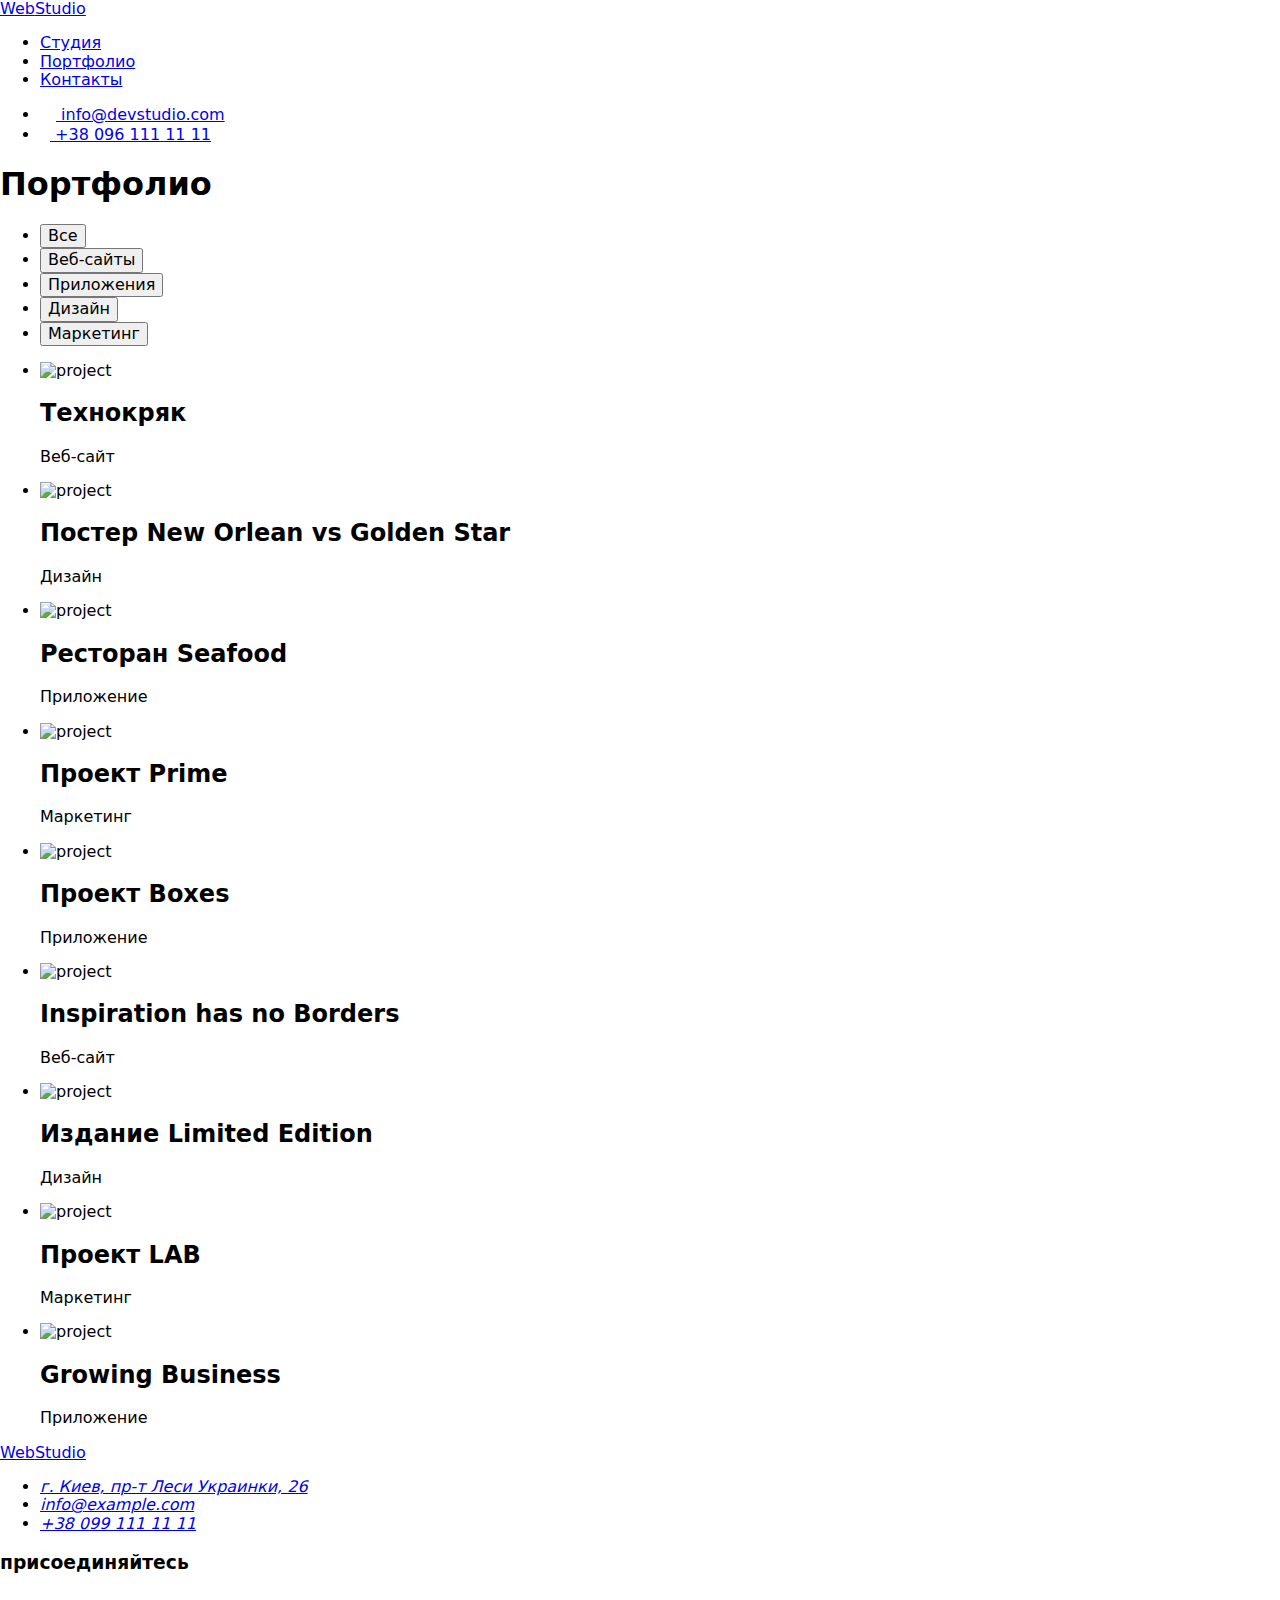
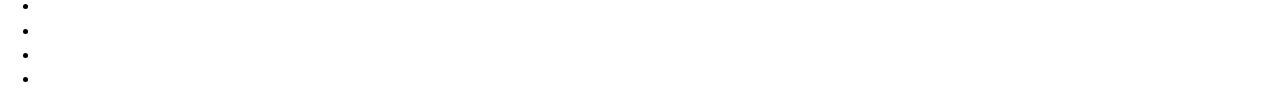
==== portfolio.html @ c68d087f "Add files via upload" ====
<!DOCTYPE html>
<html lang="ru">
  <head>
    <meta charset="UTF-8" />
    <meta http-equiv="X-UA-Compatible" content="IE=edge" />
    <meta name="viewport" content="width=device-width, initial-scale=1.0" />
    <title>portfolio-document</title>

    <link
      rel="stylesheet"
      href="https://cdnjs.cloudflare.com/ajax/libs/modern-normalize/1.0.0/modern-normalize.min.css"
    />
    <link rel="preconnect" href="https://fonts.googleapis.com" />
    <link rel="preconnect" href="https://fonts.gstatic.com" crossorigin />
    <link
      href="https://fonts.googleapis.com/css2?family=Raleway:wght@700&family=Roboto:wght@400;500;700;900&display=swap"
      rel="stylesheet"
    />
    <link
      rel="stylesheet"
      href="https://cdnjs.cloudflare.com/ajax/libs/modern-normalize/1.0.0/modern-normalize.min.css"
    />

    <link rel="stylesheet" href="./css/styles.css" />
  </head>
  <body>
    <!--header-->

    <header class="header-content">
      <div class="container nav">
        <nav class="header-nav">
          <a lang="en" class="logo" href="./index.html"><span class="logo-web">Web</span>Studio</a>

          <ul class="header-link list">
            <li class="item"><a class="link" href="./index.html">Студия</a></li>
            <li class="item"><a class="link current" href="./portfolio.html"> Портфолио</a></li>
            <li class="item"><a class="link" href="./index.html">Контакты</a></li>
          </ul>
        </nav>
        <ul class="contact-link link">
          <li class="item item icon">
            <a class="link" href="mailto:info@devstudio.com">
              <svg class="icon-mail" width="16" height="12">
                <use href="./images/icons.svg#icon-mail"></use>
              </svg>
              info@devstudio.com
            </a>
          </li>
          <li class="item item icon">
            <a class="link" href="tel:+380961111111">
              <svg class="icon-tel" width="10" height="16">
                <use href="./images/icons.svg#icon-smartphone"></use>
              </svg>
              +38 096 111 11 11
            </a>
          </li>
        </ul>
      </div>
    </header>

    <!--main-->

    <main>
      <section class="section project">
        <h1 class="visually-hidden">Портфолио</h1>

        <div class="container">
          <!--buttons-->

          <ul class="buttons list">
            <li class="item">
              <button class="button active" type="button">Все</button>
            </li>

            <li class="item">
              <button class="button web" type="button">Веб-сайты</button>
            </li>
            <li class="item">
              <button class="button app" type="button">Приложения</button>
            </li>

            <li class="item">
              <button class="button design" type="button">Дизайн</button>
            </li>
            <li class="item">
              <button class="button marketing" type="button">Маркетинг</button>
            </li>
          </ul>

          <!--project-->
          <ul class="project-list list">
            <li class="project-card">
              <img src="./images/img4.jpg" alt="project" width="370" />
              <div class="project-box">
                <h2 class="project-title">Технокряк</h2>
                <p class="project-text">Веб-сайт</p>
              </div>
            </li>
            <li class="project-card">
              <img src="./images/img5.jpg" alt="project" width="370" />
              <div class="project-box">
                <h2 class="project-title">Постер New Orlean vs Golden Star</h2>
                <p class="project-text">Дизайн</p>
              </div>
            </li>
            <li class="project-card">
              <img src="./images/img6.jpg" alt="project" width="370" />
              <div class="project-box">
                <h2 class="project-title">Ресторан Seafood</h2>
                <p class="project-text">Приложение</p>
              </div>
            </li>
            <li class="project-card">
              <img src="./images/img7.jpg" alt="project" width="370" />
              <div class="project-box">
                <h2 class="project-title">Проект Prime</h2>
                <p class="project-text">Маркетинг</p>
              </div>
            </li>
            <li class="project-card">
              <img src="./images/img8.jpg" alt="project" width="370" />
              <div class="project-box">
                <h2 class="project-title">Проект Boxes</h2>
                <p class="project-text">Приложение</p>
              </div>
            </li>
            <li class="project-card">
              <img src="./images/img9.jpg" alt="project" width="370" />
              <div class="project-box">
                <h2 class="project-title">Inspiration has no Borders</h2>
                <p class="project-text">Веб-сайт</p>
              </div>
            </li>
            <li class="project-card">
              <img src="./images/img10.jpg" alt="project" width="370" />
              <div class="project-box">
                <h2 class="project-title">Издание Limited Edition</h2>
                <p class="project-text">Дизайн</p>
              </div>
            </li>
            <li class="project-card">
              <img src="./images/img11.jpg" alt="project" width="370" />
              <div class="project-box">
                <h2 class="project-title">Проект LAB</h2>
                <p class="project-text">Маркетинг</p>
              </div>
            </li>
            <li class="project-card">
              <img src="./images/img12.jpg" alt="project" width="370" />
              <div class="project-box">
                <h2 class="project-title">Growing Business</h2>
                <p class="project-text">Приложение</p>
              </div>
            </li>
          </ul>
        </div>
      </section>
    </main>
    <!--Footer-->
    <footer class="footer-content">
      <div class="footer-container">
        <div class="footer-adress">
          <a lang="en" class="logo" href="./index.html"><span class="logo-web">Web</span>Studio</a>
          <address class="address">
            <ul class="footer-link list">
              <li class="item">
                <a
                  class="map-link"
                  href="https://goo.gl/maps/piqngm7oDQpEDh6u6"
                  target="_blank"
                  rel="noopener nofollow noreferrer"
                  >г. Киев, пр-т Леси Украинки, 26</a
                >
              </li>
              <li class="item">
                <a class="link" href="mailto:info@example.com">info@example.com</a>
              </li>
              <li class="item"><a class="link" href="tel:+380991111111">+38 099 111 11 11</a></li>
            </ul>
          </address>
        </div>

        <div class="footer-social-thumb">
          <h3 class="footer-social-title">присоединяйтесь</h3>
          <ul class="footer-social-links list">
            <li class="footer-social-link">
              <a class="footer-link-icon" href="">
                <svg class="social-icon" width="20px" height="20px">
                  <use href="./images/icons.svg#icon-instagram"></use>
                </svg>
              </a>
            </li>
            <li class="footer-social-link">
              <a class="footer-link-icon" href="">
                <svg class="social-icon" width="20px" height="20px">
                  <use href="./images/icons.svg#icon-twitter"></use>
                </svg>
              </a>
            </li>
            <li class="footer-social-link">
              <a class="footer-link-icon" href="">
                <svg class="social-icon" width="20px" height="20px">
                  <use href="./images/icons.svg#icon-facebook"></use>
                </svg>
              </a>
            </li>
            <li class="footer-social-link">
              <a class="footer-link-icon" href="" aria-label="icon-linkedin">
                <svg class="social-icon" width="20px" height="20px">
                  <use href="./images/icons.svg#icon-linkedin"></use>
                </svg>
              </a>
            </li>
          </ul>
        </div>
      </div>
    </footer>
  </body>
</html>
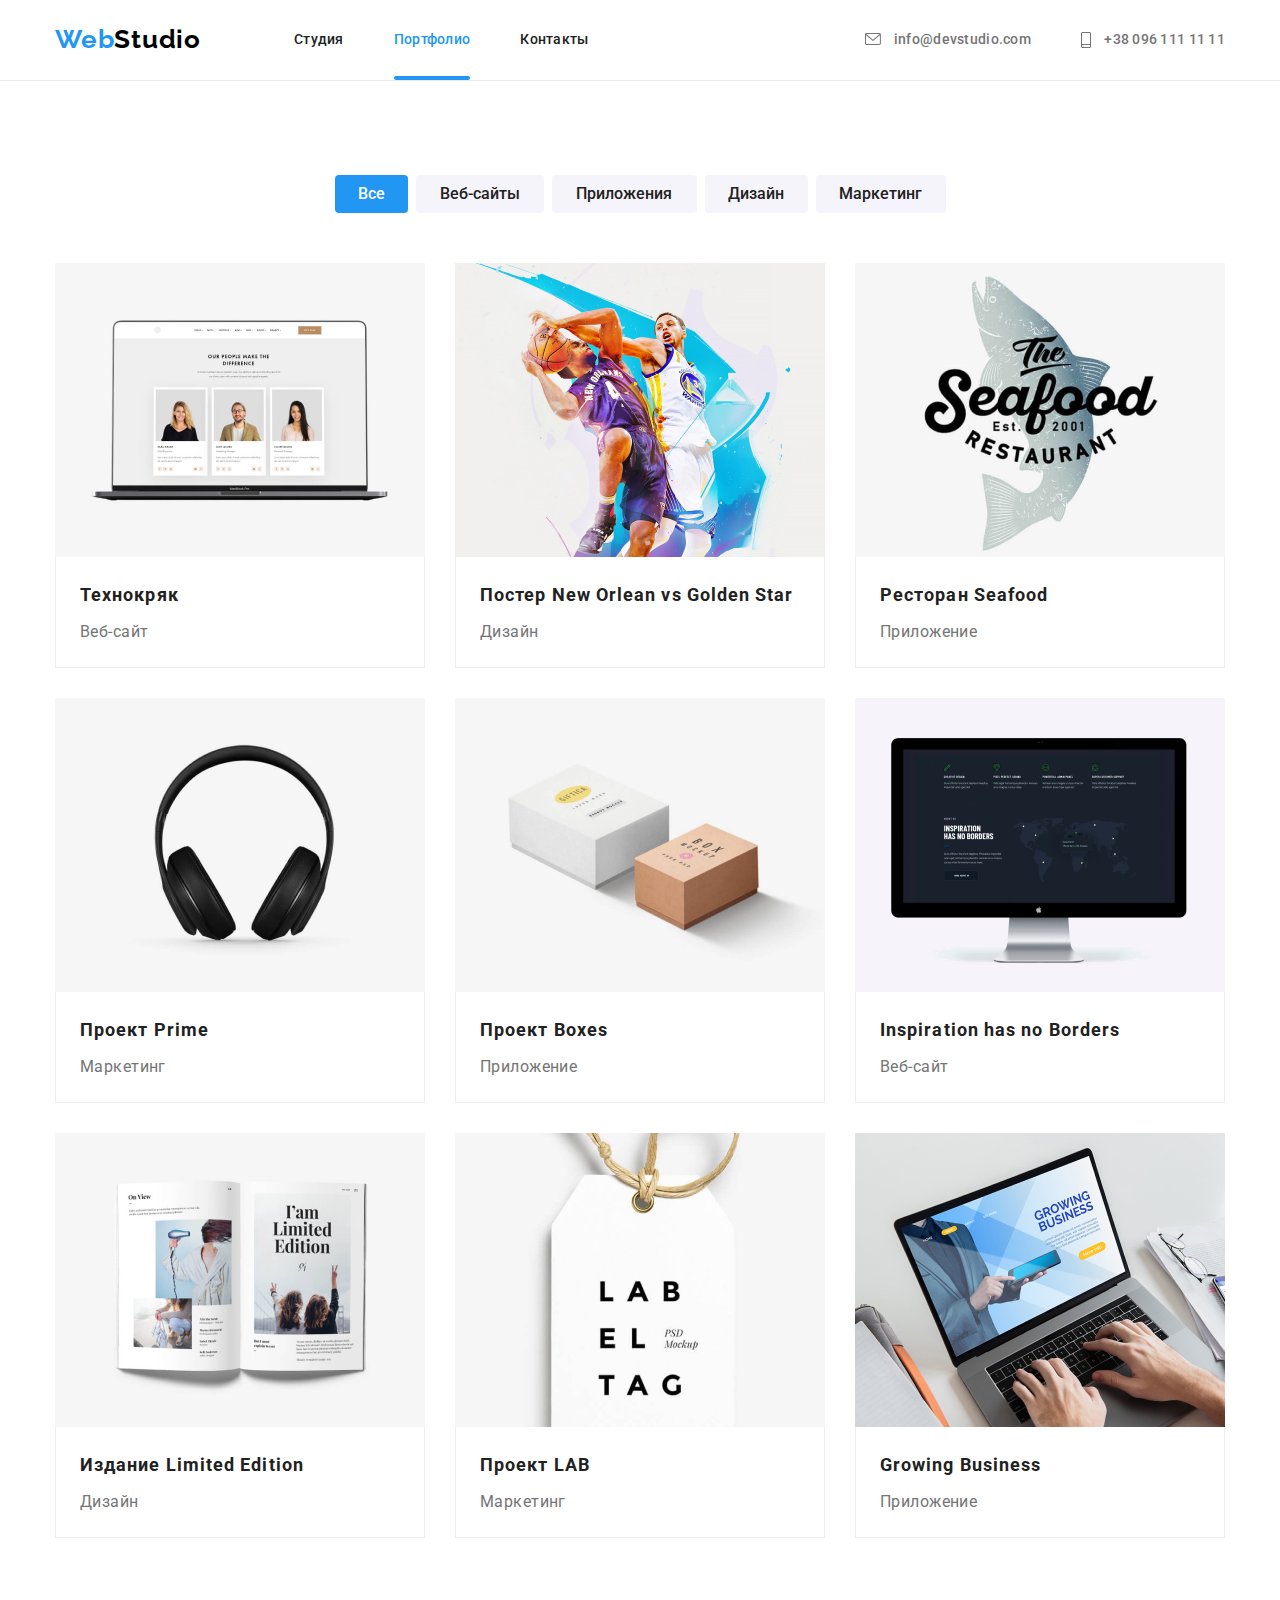
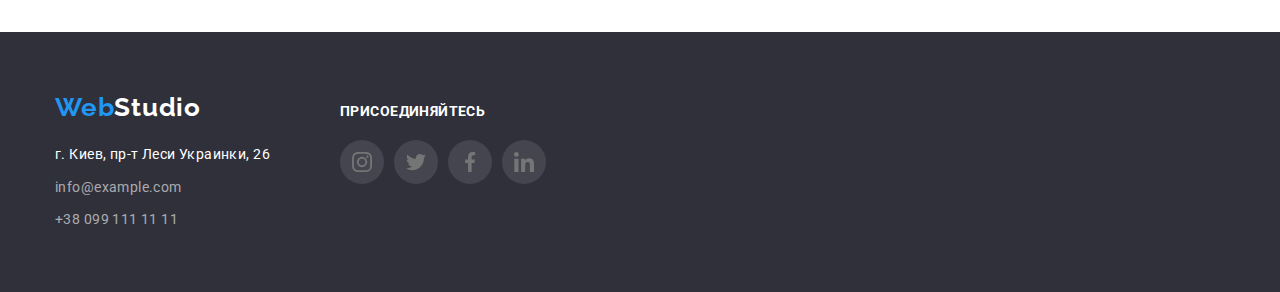
==== commit 25d57fd8: "зробив підкреслювання" ====
--- a/portfolio.html
+++ b/portfolio.html
@@ -33,7 +33,7 @@
 
           <ul class="header-link list">
             <li class="item"><a class="link" href="./index.html">Студия</a></li>
-            <li class="item"><a class="link current" href="./portfolio.html"> Портфолио</a></li>
+            <li class="item is-active"><a class="link current" href="./portfolio.html"> Портфолио</a></li>
             <li class="item"><a class="link" href="./index.html">Контакты</a></li>
           </ul>
         </nav>
--- a/css/styles.css
+++ b/css/styles.css
@@ -0,0 +1,763 @@
+:root {
+    --primary-text-color: #757575;
+    --secondary-text-color: #ffffff;
+    --title-text-color: #212121;
+    --first-bcg-color: #2f303a;
+    --second-bcg-color: #f5f4fa;
+    --link-color: #2196f3;
+    --third-text-color: rgba(255, 255, 255, 0.6);
+    --first-logo-color: #2196f3;
+    --second-logo-color: #000000;
+    --main-border-color: #ececec;
+    --secondary-border-color: #eeeeee;
+    --main-icon-color: #afb1b8;
+}
+
+
+body {
+    font-family: 'Roboto', sans-serif;
+    font-size: 14px;
+    letter-spacing: 0.03em;
+    background-color: var(--secondary-text-color);
+    color: var(--primary-text-color);
+}
+
+
+
+
+h1,
+h2,
+h3,
+h4,
+h5,
+h6,
+p {
+    margin-top: 0;
+    margin-bottom: 0;
+}
+
+img {
+    display: block;
+    max-width: 100%;
+    height: auto;
+}
+
+
+.list {
+    list-style: none;
+    padding-left: 0;
+    margin: 0;
+}
+
+.link {
+    text-decoration: none;
+}
+
+/* container */
+
+.container {
+    width: 1200px;
+    margin: 0 auto;
+    padding: 0 15px;
+}
+
+/* section */
+.section {
+    padding-top: 94px;
+    padding-bottom: 94px;
+}
+
+/* header */
+
+.header-content {
+    border-bottom: 1px solid var(--main-border-color);
+}
+
+.header-content .logo {
+
+    font-family: 'Raleway';
+    font-weight: 700;
+    font-size: 26px;
+    line-height: 1.19;
+    /* identical to box height */
+    letter-spacing: 0.03em;
+    text-decoration: none;
+    color: var(--second-logo-color);
+    margin-right: 93px;
+    padding-top: 24px;
+    padding-bottom: 25px;
+}
+
+
+.logo-web {
+    color: var(--first-logo-color);
+    
+}
+
+.header-nav {
+    display: flex;
+    margin-right: auto;
+ 
+  
+    }
+
+
+.container.nav {
+    display: flex;
+    align-items: center;
+}
+
+
+.header-link {
+    align-items: center;
+    display: flex;
+    
+}
+
+.header-link,
+.contact-link {
+    list-style: none;
+}
+
+
+.header-content .link :hover,
+.header-content .link :focus{
+    color: var(--link-color);
+}
+
+
+.header-link .link {
+    display: block;
+    text-decoration: none;
+    font-weight: 500;
+
+    line-height: 1.14;
+    letter-spacing: 0.02em;
+    color: var(--title-text-color);
+    margin-right: auto;
+    padding-top: 32px;
+    padding-bottom: 32px;
+    
+}
+
+
+.header-link .link.current {
+    color: var(--link-color);
+    
+}
+
+.header-link>.item.item:nth-child(-n+2) {
+    margin-right: 50px;
+}
+
+.item.is-active {
+    position: relative;
+  }
+
+.contact-link {
+    display: flex;
+    padding-left: 0px;
+    margin: 0px;
+    align-items: center
+
+   }
+
+.contact-link .link {
+    display: block;
+    text-decoration: none;
+    font-weight: 500;
+
+    line-height: 1.14;
+    letter-spacing: 0.02em;
+  color: var(--primary-text-color);
+    
+}
+
+.contact-link>.item.item:nth-child(1) {
+    margin-right: 50px;
+}
+
+.icon-mail {
+    vertical-align: -1px;
+
+    width: 16px;
+    height: 12px;
+    margin-right: 10px;
+    fill: currentColor;
+
+}
+
+  
+  .icon-tel {
+    vertical-align: bottom;
+
+    width: 10px;
+
+    height: 16px;
+    margin-right: 10px;
+    fill: currentColor;
+}
+
+.link.current::after {
+    position: absolute;
+    content: '';
+  
+    bottom: 0px;
+    left: 0;
+    border-radius: 2px;
+  
+    width: 100%;
+    height: 4px;
+  
+    background-color: var(--link-color);
+  }
+
+
+ 
+
+/* main */
+.visually-hidden {
+    position: absolute;
+    width: 1px;
+    height: 1px;
+    margin: -1px;
+    border: 0;
+    padding: 0;
+
+    white-space: nowrap;
+    clip-path: inset(100%);
+    clip: rect(0 0 0 0);
+    overflow: hidden;
+}
+
+/* buttons */
+
+
+.buttons {
+    list-style: none;
+    display: flex;
+    justify-content: center;
+    margin-bottom: 50px;
+}
+
+.buttons>.item:nth-child(n + 2) {
+    margin-left: 8px;
+}
+
+
+.buttons .button {
+    cursor: pointer;
+    text-decoration: none;
+    font-family: inherit;
+    font-style: normal;
+    font-weight: 500;
+    font-size: 16px;
+    line-height: 1.62;
+    border-radius: 4px;
+    border: transparent;
+
+    text-align: center;
+   
+    background-color: var(--second-bcg-color);
+    color: var(--title-text-color);
+}
+
+
+.buttons .button:hover,
+.buttons .button:focus {
+    background-color: var(--link-color);
+    color: var(--secondary-text-color);
+}
+
+.buttons .button.active {
+    background-color: var(--link-color);
+        color: var(--secondary-text-color);
+}
+
+.button.active {
+    width: 73px;
+    height: 38px;
+    left: 495px;
+    top: 174px;
+}
+
+.button.web {
+    width: 128px;
+    height: 38px;
+    left: 576px;
+    top: 174px;
+}
+
+.button.app {
+    width: 145px;
+    height: 38px;
+    left: 712px;
+    top: 174px;
+}
+
+.button.design {
+    width: 103px;
+    height: 38px;
+    left: 865px;
+    top: 174px;
+}
+
+.button.marketing {
+    width: 130px;
+    height: 38px;
+    left: 976px;
+    top: 174px;
+}
+
+/* projects */
+
+
+
+.project-list {
+    list-style: none;
+    display: flex;
+    flex-wrap: wrap;
+}
+
+.project-card {
+ width: 370px;
+}
+
+.project-card:nth-child(-n + 6) {
+    margin-bottom: 30px;
+}
+
+
+.project-card:nth-child(3n + 2) {
+    margin-left: 30px;
+    margin-right: 30px;
+}
+
+.project-title {
+    margin-bottom: 4px;
+    margin-right: auto;
+    font-size: 18px;
+    line-height: 2;
+    letter-spacing: 0.06em;
+    color: var(--title-text-color);
+}
+
+.project-box {
+    padding: 20px 24px;
+    border: 1px solid var(--secondary-border-color);
+    border-top: none;
+}
+
+.project-text {
+    margin-right: auto;
+    font-size: 16px;
+    line-height: 1.87;
+    
+    
+}
+
+.section.hero {
+    background-color: #2f303a;
+    text-align: center;
+    padding: 200px 0;
+    max-width: 1600px;
+    
+    margin-left: auto;
+    margin-right: auto;
+    background-image: linear-gradient(rgba(47, 48, 58, 0.4), rgba(47, 48, 58, 0.4)), url(https://github.com/MicRedd1985/goit-markup-hw-04/blob/main/images/Img.jpg?raw=true ); 
+  
+    background-repeat: no-repeat;
+    background-position: center;
+    background-size: cover;
+  
+}
+
+.hero .hero-title {
+    margin-bottom: 30px;
+    font-weight: 900;
+    font-size: 44px;
+    line-height: 1.36;
+   
+    text-align: center;
+    letter-spacing: 0.06em;
+    text-transform: uppercase;
+    color: var(--secondary-text-color);
+}
+
+
+.hero .hero-button {
+    cursor: pointer;
+    font-weight: 700;
+    font-size: 16px;
+    line-height: 1.87;
+    /* identical to box height, or 188% */
+    padding: 10px 32px;
+    
+   
+
+
+    align-items: center;
+    text-align: bcenter;
+    letter-spacing: 0.06em;
+    color: var(--secondary-text-color);
+    background-color: var(--link-color);
+    border-radius: 4px;
+    border: none;
+}
+
+
+.hero-button:hover,
+.hero-button:focus {
+    background-color: #188ce8;
+    box-shadow: 0px 4px 4px rgba(0, 0, 0, 0.15);
+
+}
+
+/* skills */
+
+.skill-list {
+    list-style: none;
+    display: flex;
+}
+
+.skill-box::before {
+    content: '';
+    display: inline-block;
+    width: 270px;
+    height: 120px;
+    margin-bottom: 30px;
+  
+  
+    border-radius: 4px;
+    background-color: var(--second-bcg-color);
+  
+  
+    background-repeat: no-repeat;
+    background-position: center;
+  }
+  
+  
+  .skill-box:nth-child(1)::before {
+    background-image: url(../images/antenna.svg);
+  }
+  
+  
+  .skill-box:nth-child(2)::before {
+    background-image: url(../images/clock.svg);
+  }
+  
+  
+  .skill-box:nth-child(3)::before {
+    background-image: url(../images/diagram.svg);
+  }
+  
+  
+  .skill-box:nth-child(4)::before {
+    background-image: url(../images/astronaut.svg);
+  }
+  
+
+.skill-box:not(:last-child) {
+    margin-right: 30px;
+}
+
+.skill-list .skill-title {
+    margin-bottom: 10px;
+
+    font-size: 14px;
+    line-height: 1.14;
+    
+    text-transform: uppercase;
+    color: var(--title-text-color);
+}
+
+
+.skill-list .skill-text {
+     
+    line-height: 1.71;
+
+   }
+
+
+.work-title {
+       font-weight: 700;
+       font-size: 36px;
+       line-height: 1.16;
+       text-align: center;
+        margin-bottom: 50px;
+
+       color: var(--title-text-color);
+   }
+
+
+/* works */
+
+.section.work {
+    padding-top: 0;
+}
+
+.work-list {
+    list-style: none;
+    display: flex;
+}
+.work-image:nth-child(2) {
+    margin-right: 30px;
+    margin-left: 30px;
+}
+
+
+  /* team */
+
+
+.team {
+    background-color: var(--second-bcg-color);
+}
+
+
+.team .team-list {
+    list-style: none;
+    display: flex;
+}
+
+.team-worker {
+    border-radius: 0px 0px 4px 4px;
+    box-shadow: 0px 1px 3px rgba(0, 0, 0, 0.12), 0px 1px 1px rgba(0, 0, 0, 0.14),
+        0px 2px 1px rgba(0, 0, 0, 0.2);
+    background-color: var(--secondary-text-color);
+}
+
+.team-worker:nth-child(-n + 3) {
+    margin-right: 30px;
+}
+
+.team-context {
+    padding-top: 30px;
+    padding-bottom: 30px;
+}
+
+.team .team-title {
+    margin-bottom: 50px;
+    font-weight: 700;
+    font-size: 36px;
+    line-height: 1.16;
+    text-align: center;
+    letter-spacing: 0.03em;
+    color: var(--title-text-color);
+}
+
+
+
+.team .team-name {
+    font-weight: 500;
+    font-size: 16px;
+    line-height: 1.18;
+    /* identical to box height */
+    text-align: center;
+    color: var(--title-text-color);
+    margin-top: 0;
+    margin-bottom: 10px;
+}
+
+
+.team .team-job {
+    
+    font-size: 16px;
+    line-height: 1.18;
+    /* identical to box height */
+
+
+    text-align: center;
+    
+}
+
+.team-social-icons {
+    display: flex;
+    
+    height: 44px;
+    margin-top: 20px;
+    
+    padding: 0;
+    justify-content: center;
+  }
+  .social-link-icon {
+    display: flex;
+    justify-content: center;
+    align-items: center;
+    width: 44px;
+    height: 44px;
+    border-radius: 50%;
+    color: var(--main-icon-color);
+    
+  }
+  .social-icon {
+    fill: currentColor;
+  }
+  .social-link-icon:hover,
+  .social-link-icon:focus {
+    background-color: #2196f3;
+    color: #ffffff;
+  }
+
+  /*our clients*/
+
+  .clients-icon-list {
+    display: flex;
+    font-size: 36px;
+    line-height: 1.16;
+    margin-top: 50px;
+    margin-bottom: 94px;
+    padding: 0;
+    text-align: center;
+  }
+  .clients-icon-item:not(:last-child) {
+    margin-right: 30px;
+  }
+
+  .clients-icon-link {
+    display: flex;
+    box-sizing: border-box;
+    justify-content: center;
+    align-items: center;
+    width: 170px;
+    height: 92px;
+    border: 1px solid #afb1b8;
+    border-radius: 4px;
+    color: var(----main-icon-color);
+  }
+  .clients-icon {
+    fill: currentColor;
+  }
+  .clients-icon-link:hover,
+  .clients-icon-link:focus {
+    color: var(--secondary-text-color);
+    background-color: var(--link-color);
+  }
+ 
+
+  
+/* footer */
+
+
+.footer-link {
+    list-style: none;
+}
+.footer-content {
+    padding-top: 60px;
+    padding-bottom: 60px;
+    background-color: var(--first-bcg-color);
+    display: flex
+}
+
+.footer-container {
+    width: 1200px;
+    margin: 0 auto;
+    padding: 0 15px;
+    display: flex;
+    align-items: baseline;
+}
+
+
+
+.footer-link .link:hover,
+.footer-link .link:focus {
+    color: var(--link-color);
+}
+
+
+.address {
+    font-style: normal;
+    }
+
+
+.footer-link .link {
+    text-decoration: none;
+   display: flex;
+    
+    line-height: 1.71;
+   
+    color: rgba(255, 255, 255, 0.6);
+}
+
+.footer-link>.item:nth-child(-n + 2) {
+    margin-bottom: 9px;;
+}
+
+.map-link {
+    text-decoration: none;
+    font-weight: 400;
+    font-size: 14px;
+    line-height: 1.71;
+    letter-spacing: 0.03em;
+    color: var(--secondary-text-color);
+}
+
+
+
+
+
+.footer-content {
+    background-color: var(--first-bcg-color);
+}
+
+
+.footer-content .logo {
+    font-family: 'Raleway';
+    font-weight: 700;
+    font-size: 26px;
+    line-height: 1.19;
+    letter-spacing: 0.03em;
+    color: var(--secondary-text-color);
+    text-decoration: none;
+    display: inline-flex;
+    margin-bottom: 20px;
+}
+
+.btm-port .active {
+    background-color: var(--link-color);
+    color: var(--secondary-text-color);
+  }
+  
+.footer-social-thumb {
+    margin-left: 70px;
+  }
+  .footer-social-title {
+    font-weight: 700;
+    
+    font-size: 14px;
+    line-height: 1.14;
+    color: var(--secondary-text-color); 
+    margin-bottom: 20px;
+    text-transform: uppercase;
+  }
+  .footer-social-links {
+    display: flex;
+    width: 206px;
+    height: 44px;
+    align-items: baseline;
+    padding: 0;
+    justify-content: center;
+    
+  }
+  .footer-link-icon {
+    display: flex;
+    justify-content: center;
+    align-items: center;
+    width: 44px;
+    height: 44px;
+    border-radius: 50%;
+    color: var(----main-icon-color); 
+    background-color: rgba(255, 255, 255, 0.1);
+      }  
+      
+    .footer-social-link:not(:last-child) {
+    margin-right: 10px;
+  }
+  .footer-link-icon:hover,
+  .footer-link-icon:focus {
+    background-color: #2196f3;
+    color: #ffffff;
+  }
+
+  
+  
+  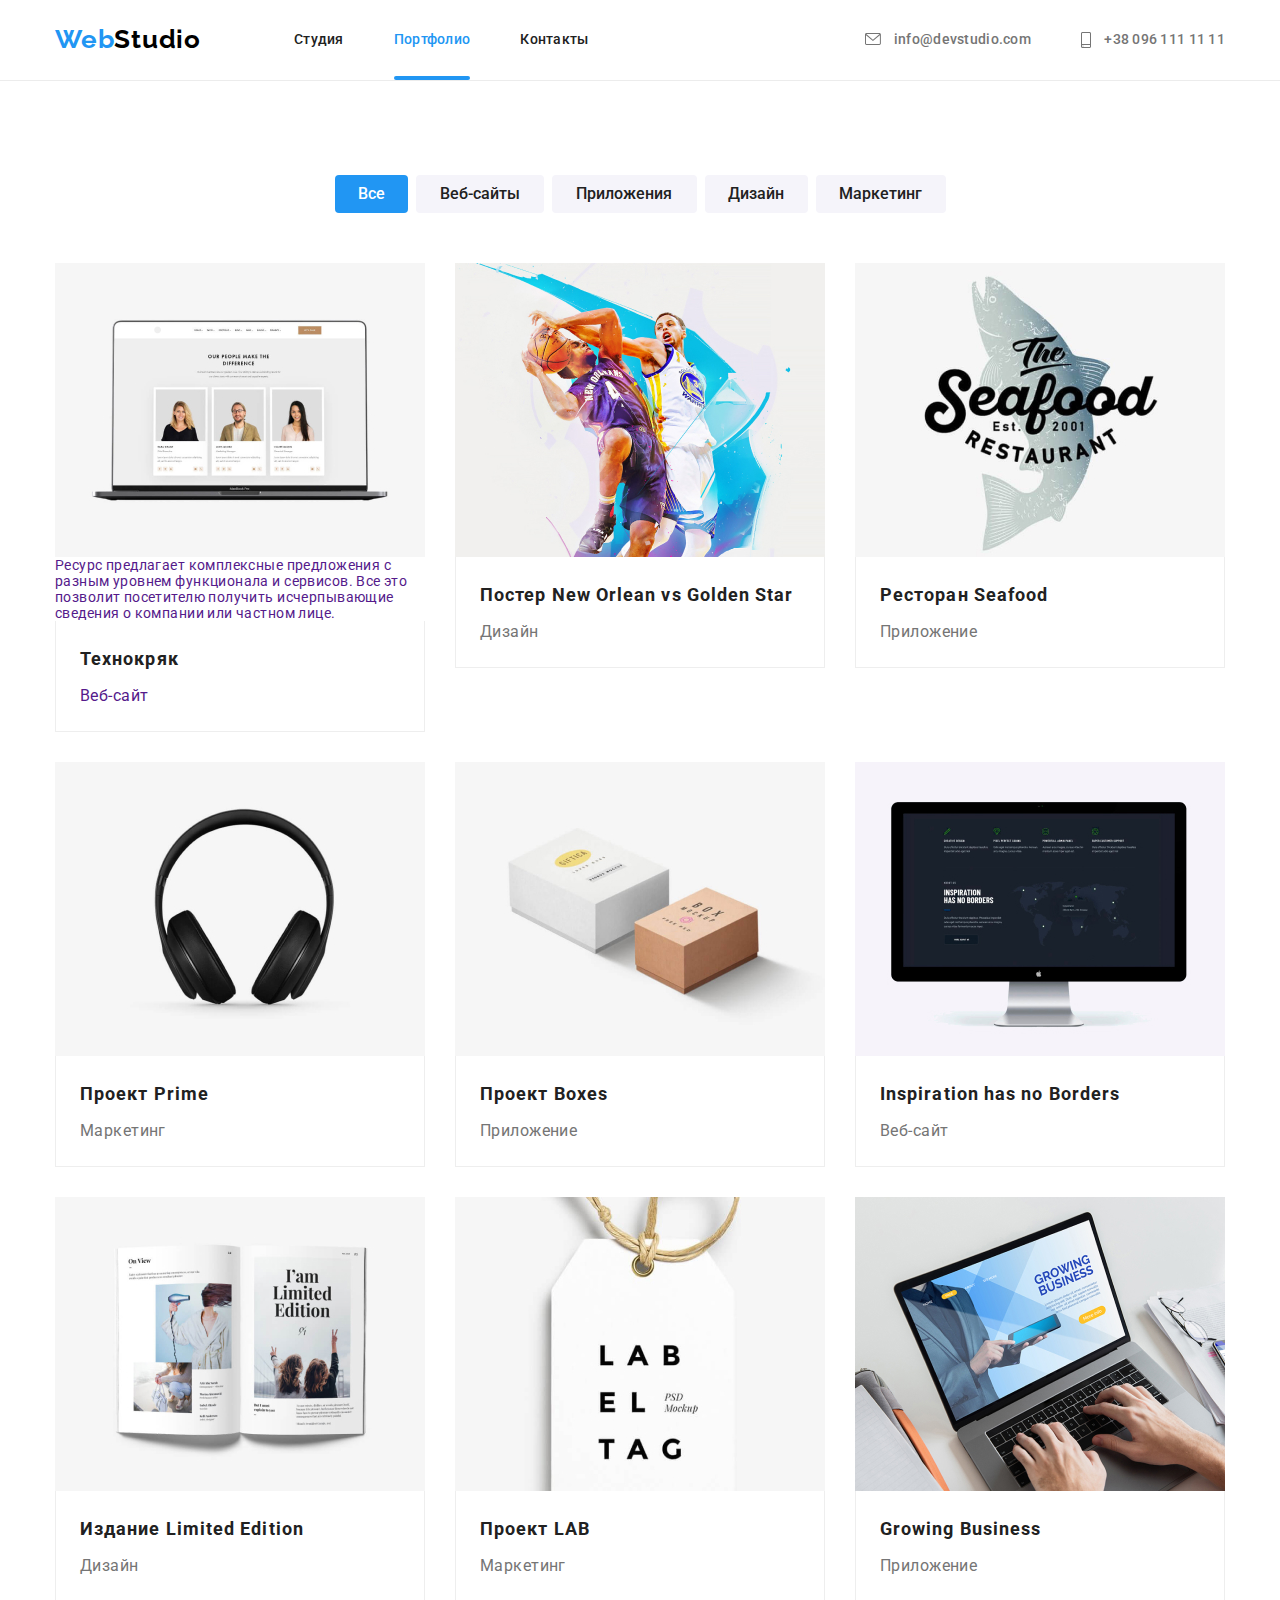
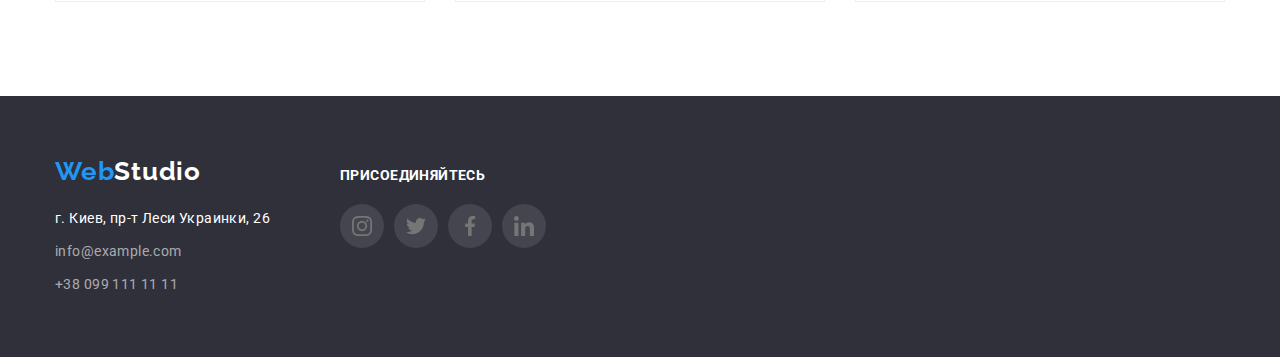
==== commit 43e8e481: "зміни" ====
--- a/portfolio.html
+++ b/portfolio.html
@@ -33,7 +33,9 @@
 
           <ul class="header-link list">
             <li class="item"><a class="link" href="./index.html">Студия</a></li>
-            <li class="item is-active"><a class="link current" href="./portfolio.html"> Портфолио</a></li>
+            <li class="item is-active">
+              <a class="link current" href="./portfolio.html"> Портфолио</a>
+            </li>
             <li class="item"><a class="link" href="./index.html">Контакты</a></li>
           </ul>
         </nav>
@@ -88,13 +90,22 @@
           </ul>
 
           <!--project-->
-          <ul class="project-list list">
-            <li class="project-card">
-              <img src="./images/img4.jpg" alt="project" width="370" />
-              <div class="project-box">
-                <h2 class="project-title">Технокряк</h2>
-                <p class="project-text">Веб-сайт</p>
-              </div>
+          <ul class="project-list list set-card">
+            <li class="project-card set-item">
+              <a class="link project-link project-card" href="">
+                <div class="project-slider">
+                  <img src="./images/img4.jpg" alt="project" width="370" />
+                  <p class="project-desc" >
+                    Ресурс предлагает комплексные предложения с разным уровнем функционала и
+                    сервисов. Все это позволит посетителю получить исчерпывающие сведения о компании
+                    или частном лице.
+                  </p>
+                </div>
+                <div class="project-box">
+                  <h2 class="project-title">Технокряк</h2>
+                  <p class="project-text">Веб-сайт</p>
+                </div>
+              </a>
             </li>
             <li class="project-card">
               <img src="./images/img5.jpg" alt="project" width="370" />
--- a/css/styles.css
+++ b/css/styles.css
@@ -489,6 +489,29 @@
        color: var(--title-text-color);
    }
 
+   .work-list {
+    position: relative;
+  }
+  
+  .work-text {
+    position: absolute;
+  
+    display: flex;
+   
+    align-items: center;
+  
+  
+    width: 100%;
+    min-height: 70px;
+  
+    font-weight: 700;
+    line-height: 1.14px;
+  
+    text-transform: uppercase;
+  
+    color: var(--secondary-text-color);
+    background: rgba(47, 48, 58, 0.8);
+  }
 
 /* works */
 
@@ -759,5 +782,88 @@
   }
 
   
-  
-  +  /* modal button*/
+
+  .modal {
+    position: absolute;
+  
+    top: 0;
+    left: 0;
+    top: 50%;
+    left: 50%;
+    transform: translate(-50%, -50%);
+  
+    min-width: 528px;
+    min-height: 581px;
+  
+    padding: 40px;
+  
+    background-color: var(--secondary-text-color);
+    box-shadow: 0px 1px 3px rgba(0, 0, 0, 0.12), 0px 1px 1px rgba(0, 0, 0, 0.14),
+      0px 2px 1px rgba(0, 0, 0, 0.2);
+    border-radius: 4px;
+  }
+
+  
+  
+  .icon-close {
+    position: absolute;
+    top: 0;
+    right: 0;
+
+    transform: translate(-8px, 8px);
+
+    display: flex;
+    align-items: center;
+    justify-content: center;
+    width: 30px;
+    height: 30px;
+    padding: 0;
+    border: 1px solid rgba(0, 0, 0, 0.1);
+    border-radius: 50%;
+    background-color: var(--primery-white-coloc);
+    cursor: pointer;
+    box-shadow: 0px 1px 3px rgba(0, 0, 0, 0.12), 0px 1px 1px rgba(0, 0, 0, 0.14), 0px 2px 1px rgba(0, 0, 0, 0.2);
+    
+  }
+  
+  .modal-text {
+    font-family: 'Raleway';
+    font-weight: 700;
+    font-size: 44px;
+    line-height: 1.36;
+  
+    letter-spacing: 0.06em;
+    color: var(--second-logo-color);
+    box-shadow: 1px 2px 3px 3px rgba(0, 0, 0, 0.14);
+    border-radius: 4px;
+  }
+  
+  .backdrop {
+    position: fixed;
+    top: 0;
+    left: 0;
+  
+    z-index: 1;
+  
+    width: 100%;
+    height: 100%;
+  
+    background-color: rgba(0, 0, 0, 0.2);
+    transition: opacity 250ms cubic-bezier(0.4, 0, 0.2, 1);
+  }
+  
+  .backdrop.is-hidden {
+    opacity: 0;
+    pointer-events: none;
+  }
+
+  .set-card {
+    display: flex;
+    margin: calc(-1 * var(--indent) / 2);
+  }
+  
+  .set-item {
+    margin: calc(var(--indent) / 2);
+    flex-basis: calc((100% - var(--indent) * var(--items)) / var(--amount));
+  }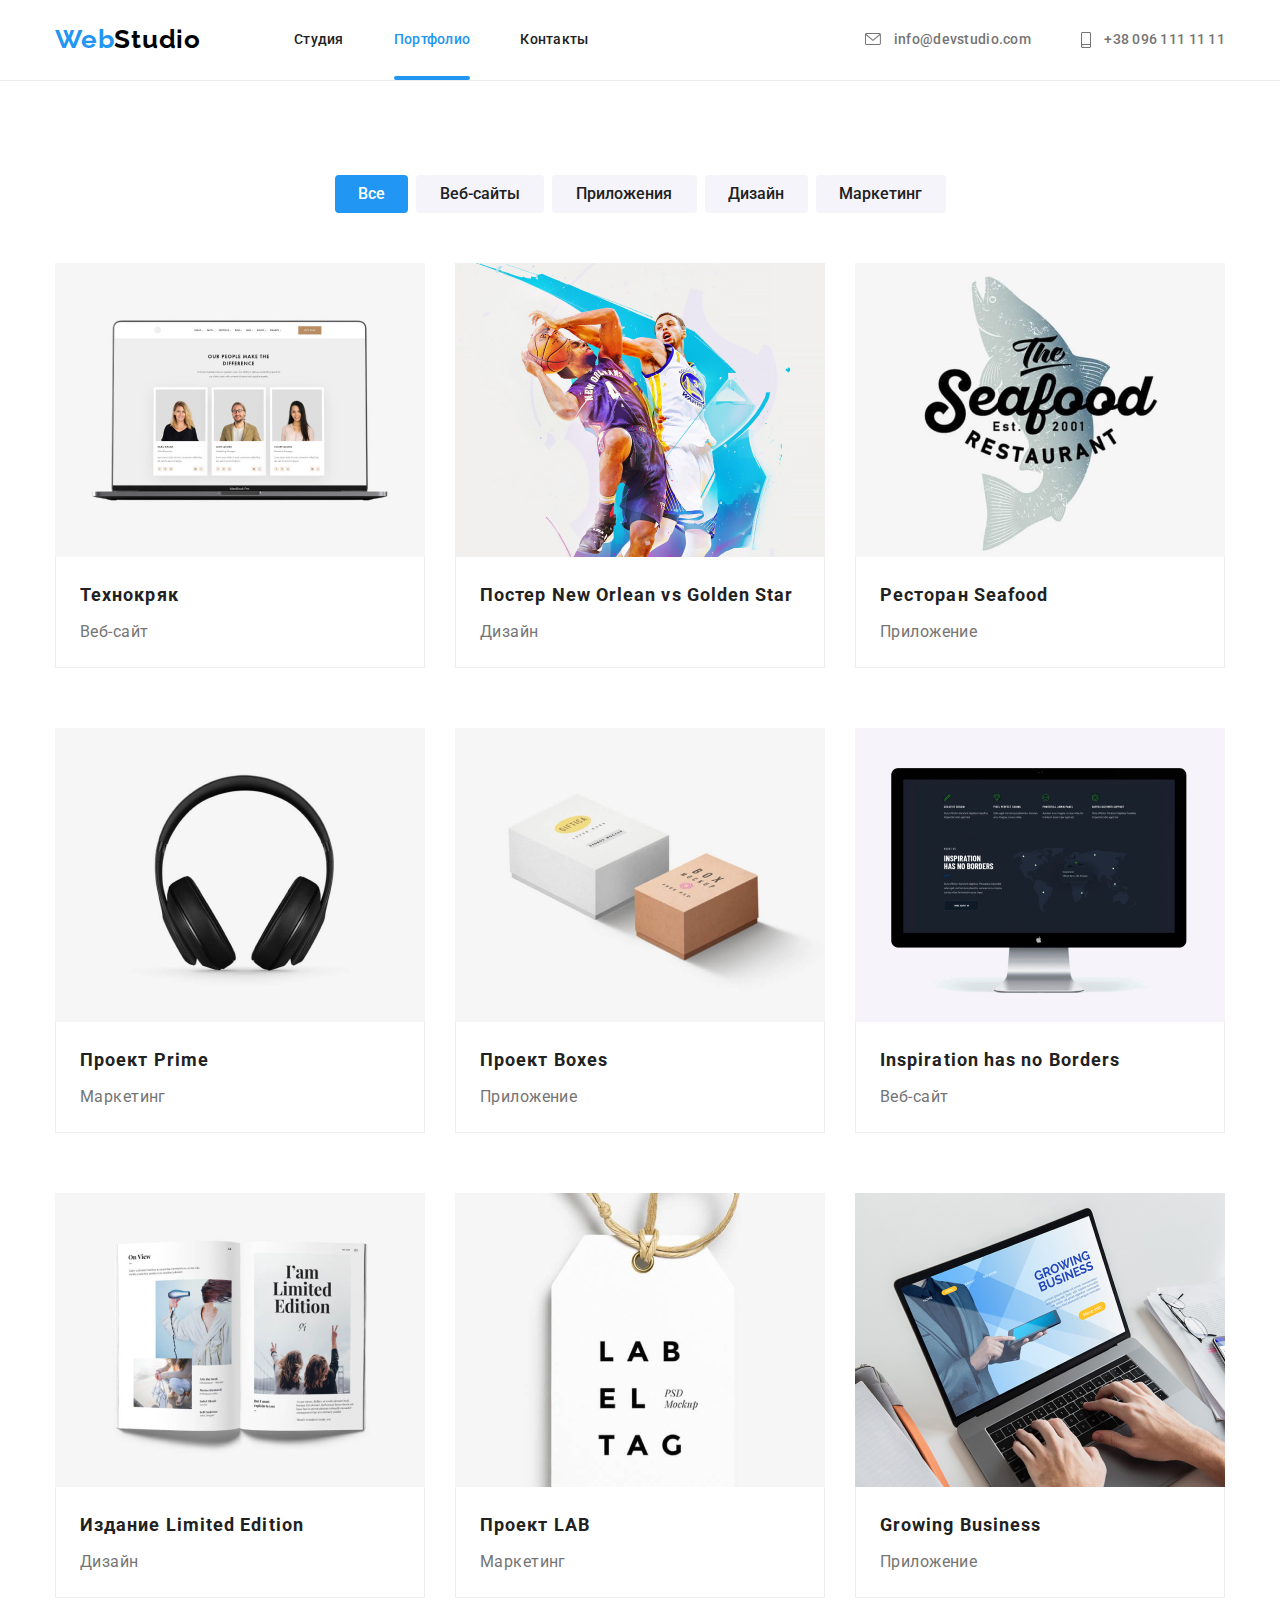
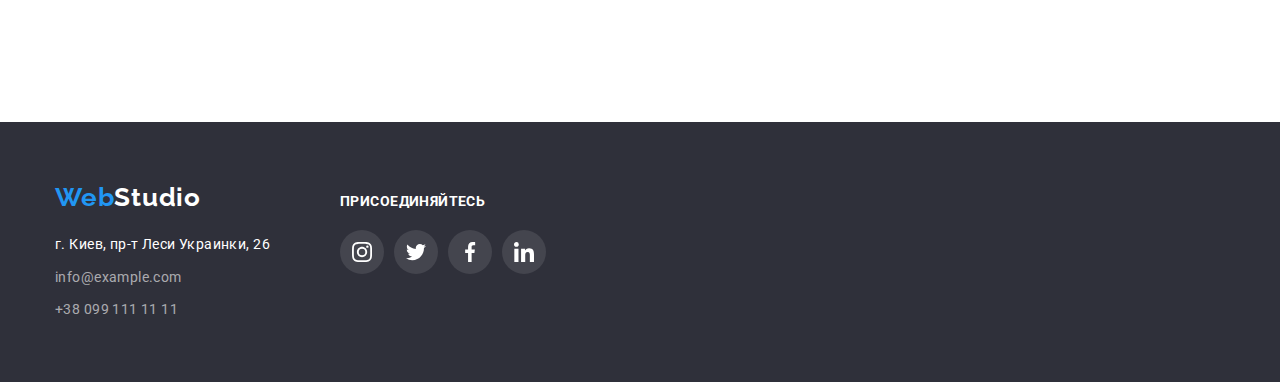
==== commit be4f330e: "зробив синій оверлей в портфоліо" ====
--- a/portfolio.html
+++ b/portfolio.html
@@ -92,10 +92,10 @@
           <!--project-->
           <ul class="project-list list set-card">
             <li class="project-card set-item">
-              <a class="link project-link project-card" href="">
+              <a class="link project-link project-card project-shadow" href="">
                 <div class="project-slider">
                   <img src="./images/img4.jpg" alt="project" width="370" />
-                  <p class="project-desc" >
+                  <p class="project-desc">
                     Ресурс предлагает комплексные предложения с разным уровнем функционала и
                     сервисов. Все это позволит посетителю получить исчерпывающие сведения о компании
                     или частном лице.
@@ -107,61 +107,133 @@
                 </div>
               </a>
             </li>
-            <li class="project-card">
-              <img src="./images/img5.jpg" alt="project" width="370" />
-              <div class="project-box">
-                <h2 class="project-title">Постер New Orlean vs Golden Star</h2>
-                <p class="project-text">Дизайн</p>
-              </div>
-            </li>
-            <li class="project-card">
-              <img src="./images/img6.jpg" alt="project" width="370" />
-              <div class="project-box">
-                <h2 class="project-title">Ресторан Seafood</h2>
-                <p class="project-text">Приложение</p>
-              </div>
-            </li>
-            <li class="project-card">
-              <img src="./images/img7.jpg" alt="project" width="370" />
-              <div class="project-box">
-                <h2 class="project-title">Проект Prime</h2>
-                <p class="project-text">Маркетинг</p>
-              </div>
-            </li>
-            <li class="project-card">
-              <img src="./images/img8.jpg" alt="project" width="370" />
-              <div class="project-box">
-                <h2 class="project-title">Проект Boxes</h2>
-                <p class="project-text">Приложение</p>
-              </div>
-            </li>
-            <li class="project-card">
-              <img src="./images/img9.jpg" alt="project" width="370" />
-              <div class="project-box">
-                <h2 class="project-title">Inspiration has no Borders</h2>
-                <p class="project-text">Веб-сайт</p>
-              </div>
-            </li>
-            <li class="project-card">
-              <img src="./images/img10.jpg" alt="project" width="370" />
-              <div class="project-box">
-                <h2 class="project-title">Издание Limited Edition</h2>
-                <p class="project-text">Дизайн</p>
-              </div>
-            </li>
-            <li class="project-card">
-              <img src="./images/img11.jpg" alt="project" width="370" />
-              <div class="project-box">
-                <h2 class="project-title">Проект LAB</h2>
-                <p class="project-text">Маркетинг</p>
-              </div>
-            </li>
-            <li class="project-card">
-              <img src="./images/img12.jpg" alt="project" width="370" />
-              <div class="project-box">
-                <h2 class="project-title">Growing Business</h2>
-                <p class="project-text">Приложение</p>
-              </div>
+            <li class="project-card set-item">
+              <a class="link project-link project-card project-shadow" href="">
+                <div class="project-slider">
+                  <img src="./images/img5.jpg" alt="project" width="370" />
+                  <p class="project-desc">
+                    Ресурс предлагает комплексные предложения с разным уровнем функционала и
+                    сервисов. Все это позволит посетителю получить исчерпывающие сведения о компании
+                    или частном лице.
+                  </p>
+                </div>
+                <div class="project-box">
+                  <h2 class="project-title">Постер New Orlean vs Golden Star</h2>
+                  <p class="project-text">Дизайн</p>
+                </div>
+              </a>
+            </li>
+            <li class="project-card set-item">
+              <a class="link project-link project-card project-shadow" href="">
+                <div class="project-slider">
+                  <img src="./images/img6.jpg" alt="project" width="370" />
+                  <p class="project-desc">
+                    Ресурс предлагает комплексные предложения с разным уровнем функционала и
+                    сервисов. Все это позволит посетителю получить исчерпывающие сведения о компании
+                    или частном лице.
+                  </p>
+                </div>
+                <div class="project-box">
+                  <h2 class="project-title">Ресторан Seafood</h2>
+                  <p class="project-text">Приложение</p>
+                </div>
+              </a>
+            </li>
+            <li class="project-card set-item">
+              <a class="link project-link project-card project-shadow" href="">
+                <div class="project-slider">
+                  <img src="./images/img7.jpg" alt="project" width="370" />
+                  <p class="project-desc">
+                    Ресурс предлагает комплексные предложения с разным уровнем функционала и
+                    сервисов. Все это позволит посетителю получить исчерпывающие сведения о компании
+                    или частном лице.
+                  </p>
+                </div>
+                <div class="project-box">
+                  <h2 class="project-title">Проект Prime</h2>
+                  <p class="project-text">Маркетинг</p>
+                </div>
+              </a>
+            </li>
+            <li class="project-card set-item">
+              <a class="link project-link project-card project-shadow" href="">
+                <div class="project-slider">
+                  <img src="./images/img8.jpg" alt="project" width="370" />
+                  <p class="project-desc">
+                    Ресурс предлагает комплексные предложения с разным уровнем функционала и
+                    сервисов. Все это позволит посетителю получить исчерпывающие сведения о компании
+                    или частном лице.
+                  </p>
+                </div>
+                <div class="project-box">
+                  <h2 class="project-title">Проект Boxes</h2>
+                  <p class="project-text">Приложение</p>
+                </div>
+              </a>
+            </li>
+            <li class="project-card set-item">
+              <a class="link project-link project-card project-shadow" href="">
+                <div class="project-slider">
+                  <img src="./images/img9.jpg" alt="project" width="370" />
+                  <p class="project-desc">
+                    Ресурс предлагает комплексные предложения с разным уровнем функционала и
+                    сервисов. Все это позволит посетителю получить исчерпывающие сведения о компании
+                    или частном лице.
+                  </p>
+                </div>
+                <div class="project-box">
+                  <h2 class="project-title">Inspiration has no Borders</h2>
+                  <p class="project-text">Веб-сайт</p>
+                </div>
+              </a>
+            </li>
+            <li class="project-card set-item">
+              <a class="link project-link project-card project-shadow" href="">
+                <div class="project-slider">
+                  <img src="./images/img10.jpg" alt="project" width="370" />
+                  <p class="project-desc">
+                    Ресурс предлагает комплексные предложения с разным уровнем функционала и
+                    сервисов. Все это позволит посетителю получить исчерпывающие сведения о компании
+                    или частном лице.
+                  </p>
+                </div>
+                <div class="project-box">
+                  <h2 class="project-title">Издание Limited Edition</h2>
+                  <p class="project-text">Дизайн</p>
+                </div>
+              </a>
+            </li>
+            <li class="project-card set-item">
+              <a class="link project-link project-card project-shadow" href="">
+                <div class="project-slider">
+                  <img src="./images/img11.jpg" alt="project" width="370" />
+                  <p class="project-desc">
+                    Ресурс предлагает комплексные предложения с разным уровнем функционала и
+                    сервисов. Все это позволит посетителю получить исчерпывающие сведения о компании
+                    или частном лице.
+                  </p>
+                </div>
+                <div class="project-box">
+                  <h2 class="project-title">Проект LAB</h2>
+                  <p class="project-text">Маркетинг</p>
+                </div>
+              </a>
+            </li>
+            <li class="project-card set-item">
+              <a class="link project-link project-card project-shadow" href="">
+                <div class="project-slider">
+                  <img src="./images/img12.jpg" alt="project" width="370" />
+                  <p class="project-desc">
+                    Ресурс предлагает комплексные предложения с разным уровнем функционала и
+                    сервисов. Все это позволит посетителю получить исчерпывающие сведения о компании
+                    или частном лице.
+                  </p>
+                </div>
+                <div class="project-box">
+                  <h2 class="project-title">Growing Business</h2>
+                  <p class="project-text">Приложение</p>
+                </div>
+              </a>
             </li>
           </ul>
         </div>
--- a/css/styles.css
+++ b/css/styles.css
@@ -120,8 +120,8 @@
 }
 
 
-.header-content .link :hover,
-.header-content .link :focus{
+.header-content .link:hover,
+.header-content .link:focus{
     color: var(--link-color);
 }
 
@@ -352,10 +352,55 @@
     margin-right: auto;
     font-size: 16px;
     line-height: 1.87;
-    
-    
-}
-
+    color: var(--primary-text-color); 
+}
+
+.project-shadow:hover,
+.project-shadow:focus {
+  box-shadow: 0px 1px 1px rgba(0, 0, 0, 0.12), 0px 4px 4px rgba(0, 0, 0, 0.06),
+    1px 4px 6px rgba(0, 0, 0, 0.16);
+}
+
+.project-shadow {
+    display: block;
+    cursor: pointer;
+}
+.project-slider {
+    position: relative;
+    overflow: hidden;
+  }
+  
+  .project-desc {
+    position: absolute;
+  
+    width: 100%;
+    height: 100%;
+  
+    top: 0;
+    transform: translateY(100%);
+  
+    padding: 63px 24px;
+  
+    text-align: center;
+  
+    font-weight: 400;
+    font-size: 18px;
+    line-height: 1.55;
+    letter-spacing: 0.03em;
+  
+    color: var(--secondary-text-color);
+  
+    background-color: rgba(33, 150, 243, 0.9);
+  
+    transition: transform 250ms cubic-bezier(0.4, 0, 0.2, 1);
+  }
+  
+  .project-card:hover .project-desc,
+  .project-card:focus .project-desc {
+    transform: translateY(0);
+  }
+
+/*hero*/
 .section.hero {
     background-color: #2f303a;
     text-align: center;
@@ -645,15 +690,16 @@
     height: 92px;
     border: 1px solid #afb1b8;
     border-radius: 4px;
-    color: var(----main-icon-color);
+    color: #afb1b8;
   }
   .clients-icon {
     fill: currentColor;
   }
   .clients-icon-link:hover,
   .clients-icon-link:focus {
-    color: var(--secondary-text-color);
-    background-color: var(--link-color);
+    color: var(--link-color);
+    background-color: var(--secondary-text-color);
+    border-color: var(--link-color);
   }
  
 
@@ -759,6 +805,7 @@
     align-items: baseline;
     padding: 0;
     justify-content: center;
+    color: var(--secondary-text-color);
     
   }
   .footer-link-icon {
@@ -778,7 +825,7 @@
   .footer-link-icon:hover,
   .footer-link-icon:focus {
     background-color: #2196f3;
-    color: #ffffff;
+    color: var(--secondary-text-color);
   }
 
   
